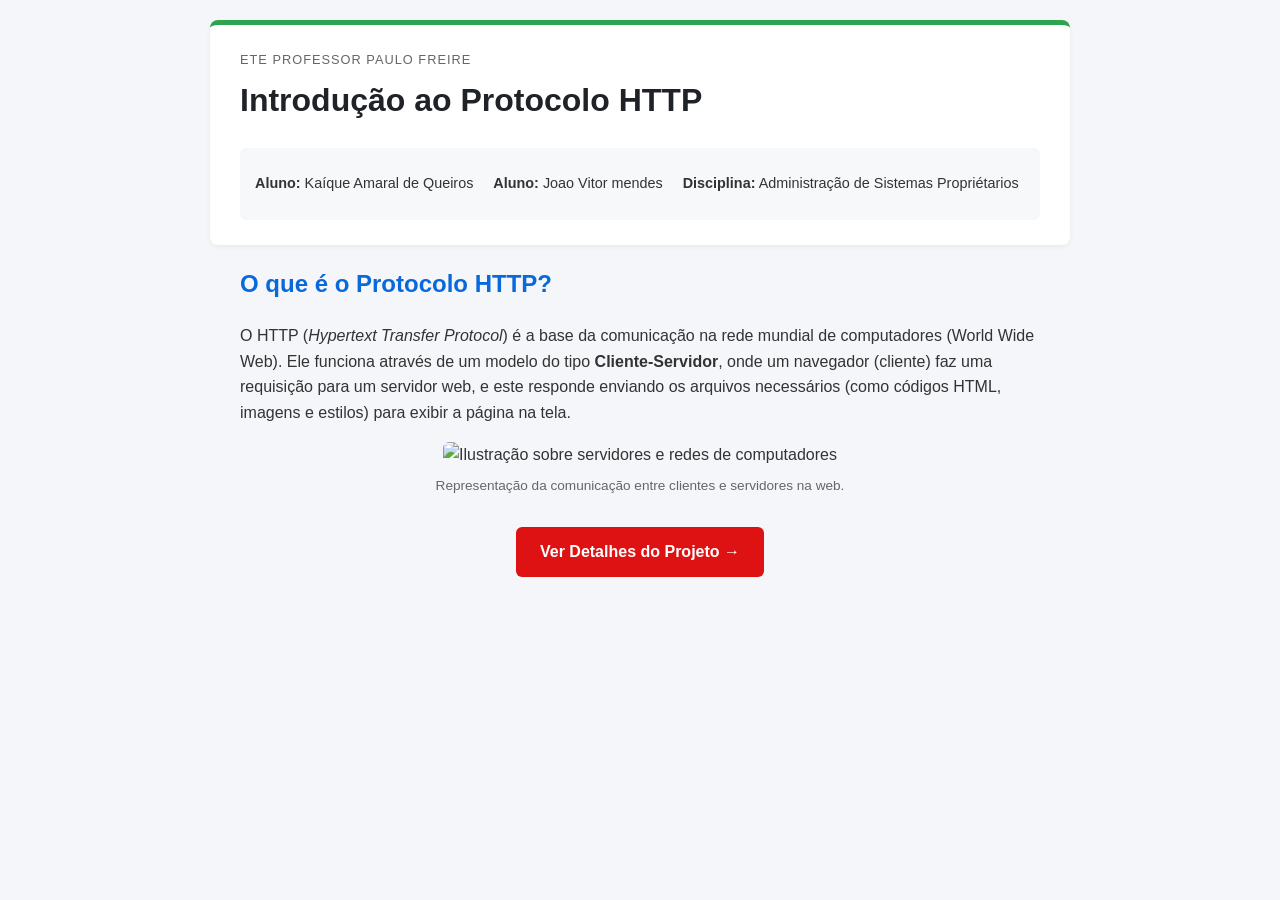
==== index.html @ 752e4ad0 "Página Principal" ====
<!DOCTYPE html>
<html lang="pt-BR">
<head>
    <meta charset="UTF-8">
    <meta name="viewport" content="width=device-width, initial-scale=1.0">
    <title>Administração de Sistemas HTTP</title>
    <link rel="stylesheet" href="style.css">
</head>
<body>

    <header>
        <p class="instituicao">ETE Professor Paulo Freire</p>
        
        <h1>Introdução ao Protocolo HTTP</h1>
        
        <div class="meta-info">
            <p><strong>Aluno:</strong> Kaíque Amaral de Queiros</p>
            <p><strong>Aluno:</strong> Joao Vitor mendes</p>
            <p><strong>Disciplina:</strong> Administração de Sistemas Propriétarios</p>
        </div>
    </header>

    <main>
        <section class="conteudo">
            <h2>O que é o Protocolo HTTP?</h2>
            
            <p>
                O HTTP (<em>Hypertext Transfer Protocol</em>) é a base da comunicação na rede mundial de computadores (World Wide Web). 
                Ele funciona através de um modelo do tipo <strong>Cliente-Servidor</strong>, onde um navegador (cliente) faz uma requisição para um servidor web, 
                e este responde enviando os arquivos necessários (como códigos HTML, imagens e estilos) para exibir a página na tela.
            </p>

            <div class="imagem-container">
                <img src="https://www.treinaweb.com.br/blog/http-2-o-que-voce-deve-saber" alt="Ilustração sobre servidores e redes de computadores">
                <legend>Representação da comunicação entre clientes e servidores na web.</legend>
            </div>
        </section>

        <nav class="navegacao">
            <a href="sobre.html" class="botao">Ver Detalhes do Projeto &rarr;</a>
        </nav>
    </main>

</body>
</html>
---- style.css ----
/* Estilos Gerais */
body {
    font-family: 'Segoe UI', Tahoma, Geneva, Verdana, sans-serif;
    line-height: 1.6;
    background-color: #f4f6f9;
    color: #333;
    margin: 0;
    padding: 20px;
}

header, main {
    max-width: 800px;
    margin: 0 auto 20px auto;
}

header {
    background: #ffffff;
    padding: 25px 30px;
    border-radius: 8px;
    border-top: 5px solid #2da44e;
    box-shadow: 0 2px 5px rgba(0,0,0,0.05);
}

.instituicao {
    text-transform: uppercase;
    font-size: 0.8rem;
    letter-spacing: 1px;
    color: #666;
    margin: 0 0 5px 0;
}

h1 {
    margin-top: 0;
    color: #1f2328;
}

.meta-info {
    display: flex;
    gap: 20px;
    background-color: #f6f8fa;
    padding: 10px 15px;
    border-radius: 6px;
    font-size: 0.9rem;
}

/* Cards de Conteúdo */
.card {
    background: #ffffff;
    padding: 25px 30px;
    border-radius: 8px;
    margin-bottom: 20px;
    box-shadow: 0 2px 5px rgba(0,0,0,0.05);
}

.card.destaque {
    border-left: 4px solid #2da44e;
}

h2 {
    color: #0969da;
    margin-top: 0;
}

/* Imagem */
.imagem-container {
    text-align: center;
}

.imagem-container img {
    max-width: 100%;
    height: auto;
    border-radius: 6px;
}

legend {
    font-size: 0.85rem;
    color: #666;
    margin-top: 8px;
}

/* Tabela de Códigos HTTP */
.tabela-status {
    width: 100%;
    border-collapse: collapse;
    margin-top: 15px;
}

.tabela-status th, .tabela-status td {
    border: 1px solid #d0d7de;
    padding: 10px 12px;
    text-align: left;
}

.tabela-status th {
    background-color: #f6f8fa;
}

/* Destaque para URL */
.url-destaque {
    background-color: #f6f8fa;
    padding: 10px;
    border-radius: 6px;
    font-family: monospace;
    color: #0969da;
    word-break: break-all;
}

/* Botões */
.navegacao {
    text-align: center;
    margin: 30px 0;
}

.botao {
    display: inline-block;
    background-color: #de1212;
    color: white;
    padding: 12px 24px;
    text-decoration: none;
    border-radius: 6px;
    font-weight: bold;
    transition: background-color 0.2s;
}

.botao:hover {
    background-color:#de1212
}
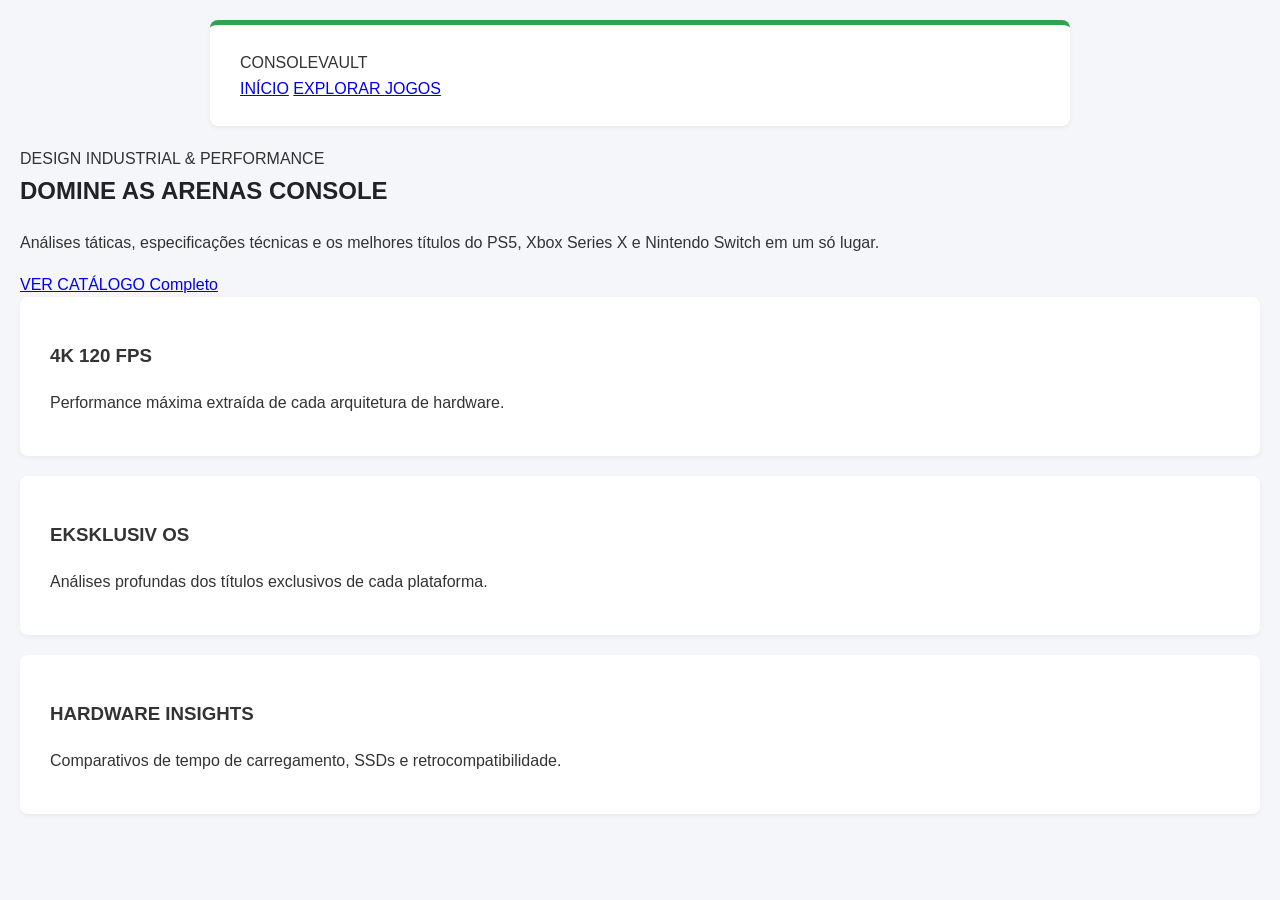
==== commit 903a76ce: "Página principal" ====
--- a/index.html
+++ b/index.html
@@ -3,43 +3,50 @@
 <head>
     <meta charset="UTF-8">
     <meta name="viewport" content="width=device-width, initial-scale=1.0">
-    <title>Administração de Sistemas HTTP</title>
+    <title>Console Vault | Next-Gen Gaming</title>
     <link rel="stylesheet" href="style.css">
+    <link rel="preconnect" href="https://fonts.googleapis.com">
+    <link rel="preconnect" href="https://fonts.gstatic.com" crossorigin>
+    <link href="https://fonts.googleapis.com/css2?family=Orbitron:wght@600;900&family=Rajdhani:wght@500;700&display=swap" rel="stylesheet">
 </head>
 <body>
 
-    <header>
-        <p class="instituicao">ETE Professor Paulo Freire</p>
-        
-        <h1>Introdução ao Protocolo HTTP</h1>
-        
-        <div class="meta-info">
-            <p><strong>Aluno:</strong> Kaíque Amaral de Queiros</p>
-            <p><strong>Aluno:</strong> Joao Vitor mendes</p>
-            <p><strong>Disciplina:</strong> Administração de Sistemas Propriétarios</p>
-        </div>
+    <!-- Header / Navbar estilo ASUS TUF -->
+    <header class="navbar">
+        <div class="logo">CONSOLE<span>VAULT</span></div>
+        <nav>
+            <a href="index.html" class="active">INÍCIO</a>
+            <a href="catalogo.html" class="btn-redirect">EXPLORAR JOGOS</a>
+        </nav>
     </header>
 
-    <main>
-        <section class="conteudo">
-            <h2>O que é o Protocolo HTTP?</h2>
-            
-            <p>
-                O HTTP (<em>Hypertext Transfer Protocol</em>) é a base da comunicação na rede mundial de computadores (World Wide Web). 
-                Ele funciona através de um modelo do tipo <strong>Cliente-Servidor</strong>, onde um navegador (cliente) faz uma requisição para um servidor web, 
-                e este responde enviando os arquivos necessários (como códigos HTML, imagens e estilos) para exibir a página na tela.
-            </p>
+    <!-- Hero Section -->
+    <section class="hero">
+        <div class="hero-content">
+            <span class="badge">DESIGN INDUSTRIAL & PERFORMANCE</span>
+            <h1>DOMINE AS ARENAS CONSOLE</h1>
+            <p>Análises táticas, especificações técnicas e os melhores títulos do PS5, Xbox Series X e Nintendo Switch em um só lugar.</p>
+            <div class="hero-actions">
+                <a href="catalogo.html" class="btn-primary">VER CATÁLOGO Completo</a>
+            </div>
+        </div>
+    </section>
 
-            <div class="imagem-container">
-                <img src="https://www.treinaweb.com.br/blog/http-2-o-que-voce-deve-saber" alt="Ilustração sobre servidores e redes de computadores">
-                <legend>Representação da comunicação entre clientes e servidores na web.</legend>
-            </div>
-        </section>
-
-        <nav class="navegacao">
-            <a href="sobre.html" class="botao">Ver Detalhes do Projeto &rarr;</a>
-        </nav>
-    </main>
+    <!-- Specs Grid estilo TUF -->
+    <section class="features">
+        <div class="card">
+            <h3>4K 120 FPS</h3>
+            <p>Performance máxima extraída de cada arquitetura de hardware.</p>
+        </div>
+        <div class="card">
+            <h3>EKSKLUSIV OS</h3>
+            <p>Análises profundas dos títulos exclusivos de cada plataforma.</p>
+        </div>
+        <div class="card">
+            <h3>HARDWARE INSIGHTS</h3>
+            <p>Comparativos de tempo de carregamento, SSDs e retrocompatibilidade.</p>
+        </div>
+    </section>
 
 </body>
 </html>
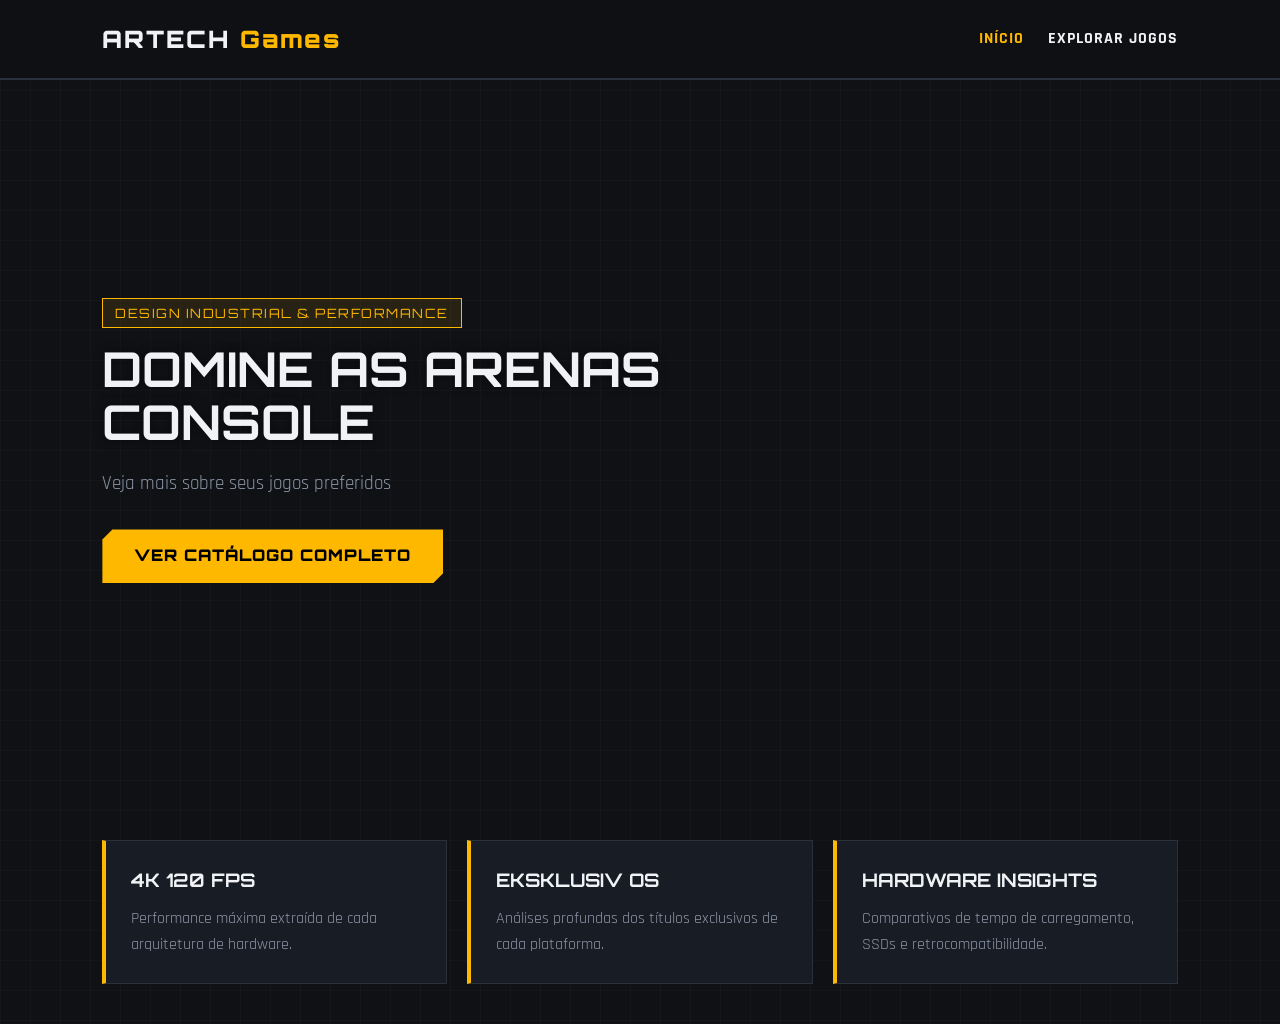
==== commit ee2ac971: "Página principal Updated logo and hero section text in index.html." ====
--- a/index.html
+++ b/index.html
@@ -13,7 +13,7 @@
 
     <!-- Header / Navbar estilo ASUS TUF -->
     <header class="navbar">
-        <div class="logo">CONSOLE<span>VAULT</span></div>
+        <div class="logo">ARTECH<span> Games</span></div>
         <nav>
             <a href="index.html" class="active">INÍCIO</a>
             <a href="catalogo.html" class="btn-redirect">EXPLORAR JOGOS</a>
@@ -25,7 +25,7 @@
         <div class="hero-content">
             <span class="badge">DESIGN INDUSTRIAL & PERFORMANCE</span>
             <h1>DOMINE AS ARENAS CONSOLE</h1>
-            <p>Análises táticas, especificações técnicas e os melhores títulos do PS5, Xbox Series X e Nintendo Switch em um só lugar.</p>
+            <p> Veja mais sobre seus jogos preferidos</p>
             <div class="hero-actions">
                 <a href="catalogo.html" class="btn-primary">VER CATÁLOGO Completo</a>
             </div>
--- a/style.css
+++ b/style.css
@@ -1,127 +1,164 @@
-/* Estilos Gerais */
-body {
-    font-family: 'Segoe UI', Tahoma, Geneva, Verdana, sans-serif;
-    line-height: 1.6;
-    background-color: #f4f6f9;
-    color: #333;
-    margin: 0;
-    padding: 20px;
+/* RESET E VARIÁVEIS DE CORES TUF GAMING */
+:root {
+    --bg-dark: #0f1115;
+    --bg-card: #181c24;
+    --tuf-yellow: #ffb800;
+    --tuf-orange: #ff5500;
+    --text-main: #f0f2f5;
+    --text-muted: #8c96a6;
+    --border-color: #2a313d;
+    --font-heading: 'Orbitron', sans-serif;
+    --font-body: 'Rajdhani', sans-serif;
 }
 
-header, main {
-    max-width: 800px;
-    margin: 0 auto 20px auto;
+* {
+    margin: 0;
+    padding: 0;
+    box-sizing: border-box;
 }
 
-header {
-    background: #ffffff;
-    padding: 25px 30px;
-    border-radius: 8px;
-    border-top: 5px solid #2da44e;
-    box-shadow: 0 2px 5px rgba(0,0,0,0.05);
+body {
+    background-color: var(--bg-dark);
+    color: var(--text-main);
+    font-family: var(--font-body);
+    line-height: 1.6;
+    overflow-x: hidden;
+    /* Padrão de fundo em grade/cyberpunk */
+    background-image: linear-gradient(rgba(255, 255, 255, 0.02) 1px, transparent 1px),
+                      linear-gradient(90deg, rgba(255, 255, 255, 0.02) 1px, transparent 1px);
+    background-size: 30px 30px;
 }
 
-.instituicao {
-    text-transform: uppercase;
-    font-size: 0.8rem;
-    letter-spacing: 1px;
-    color: #666;
-    margin: 0 0 5px 0;
+/* NAVBAR */
+.navbar {
+    display: flex;
+    justify-content: space-between;
+    align-items: center;
+    padding: 20px 8%;
+    background-color: rgba(15, 17, 21, 0.9);
+    border-bottom: 2px solid var(--border-color);
+    position: sticky;
+    top: 0;
+    z-index: 100;
+    backdrop-filter: blur(10px);
 }
 
-h1 {
-    margin-top: 0;
-    color: #1f2328;
+.logo {
+    font-family: var(--font-heading);
+    font-size: 1.5rem;
+    font-weight: 900;
+    letter-spacing: 2px;
 }
 
-.meta-info {
-    display: flex;
-    gap: 20px;
-    background-color: #f6f8fa;
-    padding: 10px 15px;
-    border-radius: 6px;
-    font-size: 0.9rem;
+.logo span {
+    color: var(--tuf-yellow);
 }
 
-/* Cards de Conteúdo */
-.card {
-    background: #ffffff;
-    padding: 25px 30px;
-    border-radius: 8px;
-    margin-bottom: 20px;
-    box-shadow: 0 2px 5px rgba(0,0,0,0.05);
+.navbar nav a {
+    color: var(--text-main);
+    text-decoration: none;
+    font-weight: 700;
+    margin-left: 20px;
+    letter-spacing: 1px;
+    transition: color 0.3s;
 }
 
-.card.destaque {
-    border-left: 4px solid #2da44e;
+.navbar nav a:hover, .navbar nav a.active {
+    color: var(--tuf-yellow);
 }
 
-h2 {
-    color: #0969da;
-    margin-top: 0;
+/* HERO SECTION */
+.hero {
+    min-height: 80vh;
+    display: flex;
+    align-items: center;
+    padding: 0 8%;
+    position: relative;
 }
 
-/* Imagem */
-.imagem-container {
-    text-align: center;
+.hero-content {
+    max-width: 650px;
 }
 
-.imagem-container img {
-    max-width: 100%;
-    height: auto;
-    border-radius: 6px;
+.badge {
+    background-color: rgba(255, 184, 0, 0.1);
+    color: var(--tuf-yellow);
+    border: 1px solid var(--tuf-yellow);
+    padding: 4px 12px;
+    font-family: var(--font-heading);
+    font-size: 0.8rem;
+    letter-spacing: 1.5px;
+    display: inline-block;
+    margin-bottom: 15px;
 }
 
-legend {
-    font-size: 0.85rem;
-    color: #666;
-    margin-top: 8px;
+.hero h1 {
+    font-family: var(--font-heading);
+    font-size: 3rem;
+    line-height: 1.1;
+    margin-bottom: 20px;
+    text-transform: uppercase;
+    text-shadow: 0 0 10px rgba(0, 0, 0, 0.5);
 }
 
-/* Tabela de Códigos HTTP */
-.tabela-status {
-    width: 100%;
-    border-collapse: collapse;
-    margin-top: 15px;
+.hero p {
+    font-size: 1.2rem;
+    color: var(--text-muted);
+    margin-bottom: 30px;
 }
 
-.tabela-status th, .tabela-status td {
-    border: 1px solid #d0d7de;
-    padding: 10px 12px;
-    text-align: left;
+/* BOTAO ESTILO CHANFRADO INDUSTRIAL */
+.btn-primary {
+    display: inline-block;
+    padding: 14px 32px;
+    background: var(--tuf-yellow);
+    color: #000;
+    font-family: var(--font-heading);
+    font-weight: 900;
+    text-transform: uppercase;
+    text-decoration: none;
+    letter-spacing: 1px;
+    /* Cantos cortados no estilo TUF */
+    clip-path: polygon(10px 0, 100% 0, 100% calc(100% - 10px), calc(100% - 10px) 100%, 0 100%, 0 10px);
+    transition: all 0.2s ease-in-out;
 }
 
-.tabela-status th {
-    background-color: #f6f8fa;
+.btn-primary:hover {
+    background: var(--tuf-orange);
+    color: #fff;
+    transform: translateY(-2px);
 }
 
-/* Destaque para URL */
-.url-destaque {
-    background-color: #f6f8fa;
-    padding: 10px;
-    border-radius: 6px;
-    font-family: monospace;
-    color: #0969da;
-    word-break: break-all;
+/* FEATURES GRID */
+.features {
+    display: grid;
+    grid-template-columns: repeat(auto-fit, minmax(280px, 1fr));
+    gap: 20px;
+    padding: 40px 8%;
 }
 
-/* Botões */
-.navegacao {
-    text-align: center;
-    margin: 30px 0;
+.card {
+    background-color: var(--bg-card);
+    border: 1px solid var(--border-color);
+    padding: 25px;
+    position: relative;
+    /* Detalhe de linha amarela na lateral do card */
+    border-left: 4px solid var(--tuf-yellow);
+    transition: transform 0.3s;
 }
 
-.botao {
-    display: inline-block;
-    background-color: #de1212;
-    color: white;
-    padding: 12px 24px;
-    text-decoration: none;
-    border-radius: 6px;
-    font-weight: bold;
-    transition: background-color 0.2s;
+.card:hover {
+    transform: translateY(-5px);
+    border-color: var(--tuf-yellow);
 }
 
-.botao:hover {
-    background-color:#de1212
+.card h3 {
+    font-family: var(--font-heading);
+    color: var(--text-main);
+    margin-bottom: 10px;
 }
+
+.card p {
+    color: var(--text-muted);
+    font-size: 1rem;
+}
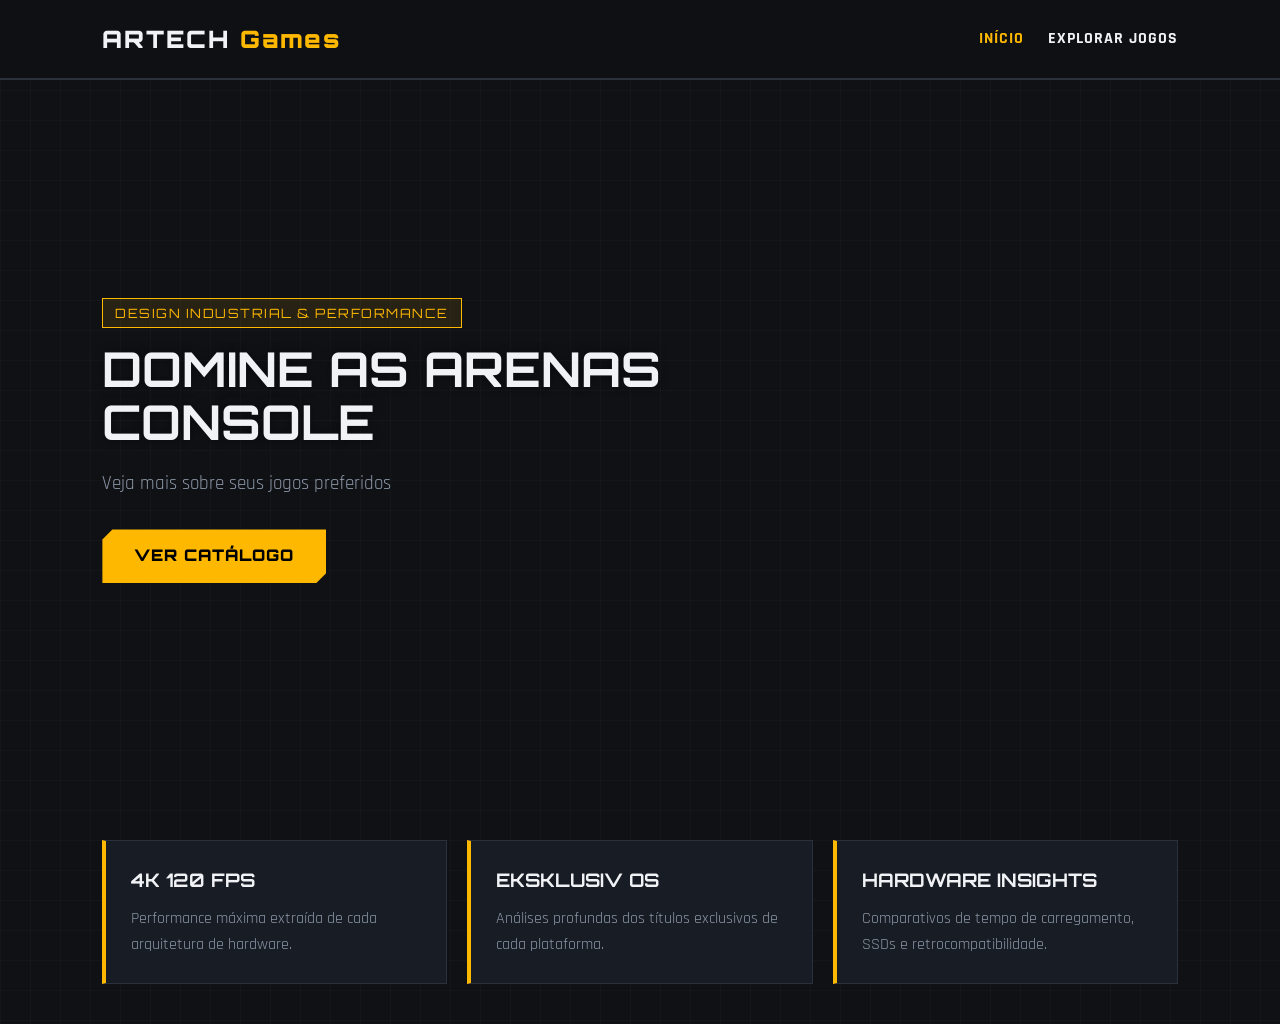
==== commit eaf42145: "Página principal" ====
--- a/index.html
+++ b/index.html
@@ -27,7 +27,7 @@
             <h1>DOMINE AS ARENAS CONSOLE</h1>
             <p> Veja mais sobre seus jogos preferidos</p>
             <div class="hero-actions">
-                <a href="catalogo.html" class="btn-primary">VER CATÁLOGO Completo</a>
+                <a href="sobre.html" class="btn-primary" target="_blank" rel="noopener noreferrer">VER CATÁLOGO</a>
             </div>
         </div>
     </section>
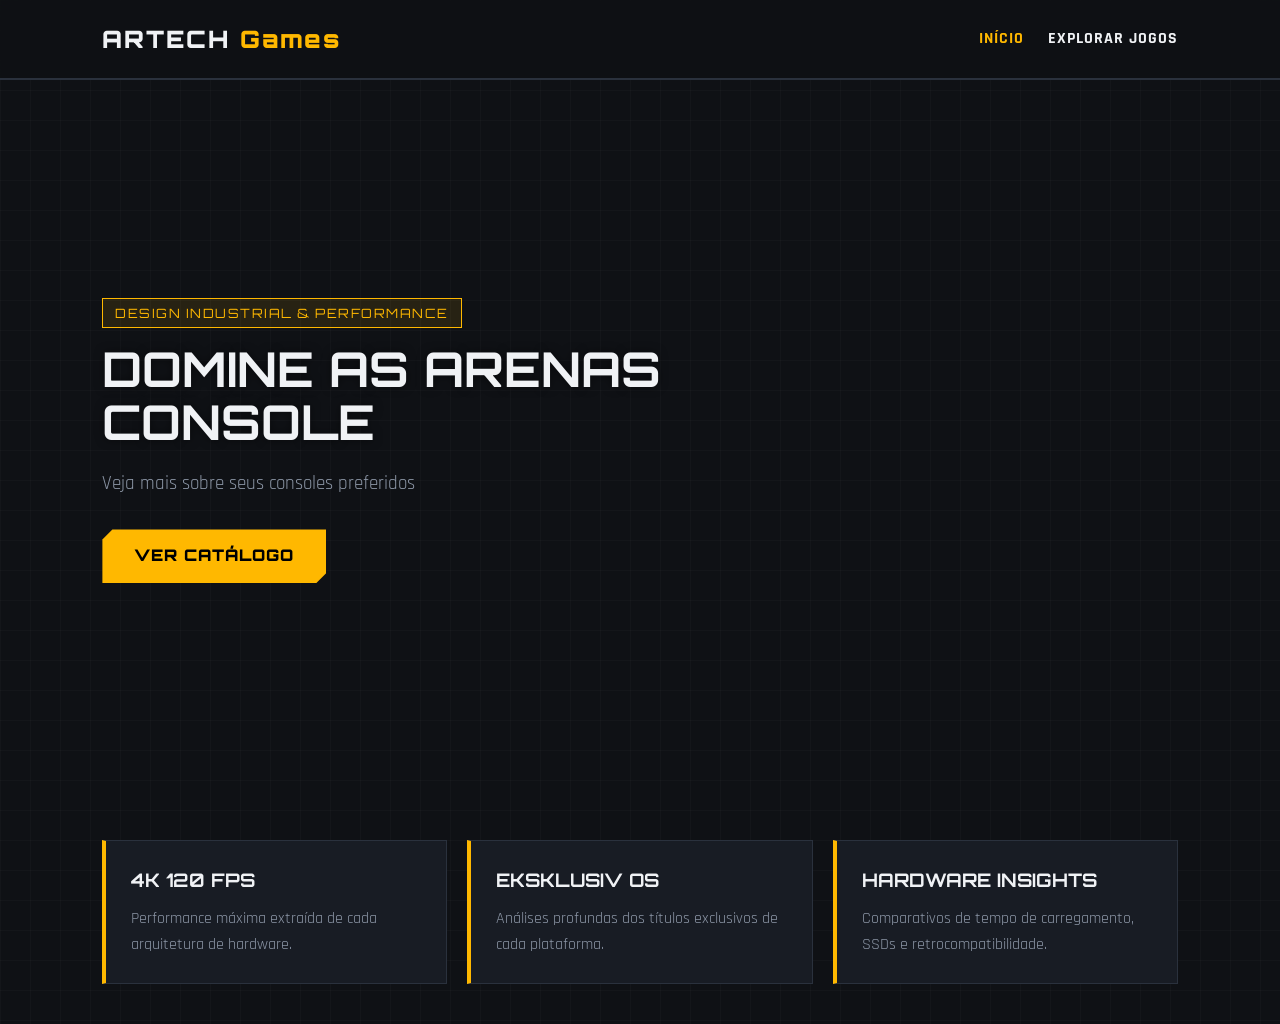
==== commit e003d3ec: "Página principal" ====
--- a/index.html
+++ b/index.html
@@ -25,7 +25,7 @@
         <div class="hero-content">
             <span class="badge">DESIGN INDUSTRIAL & PERFORMANCE</span>
             <h1>DOMINE AS ARENAS CONSOLE</h1>
-            <p> Veja mais sobre seus jogos preferidos</p>
+            <p> Veja mais sobre seus consoles preferidos</p>
             <div class="hero-actions">
                 <a href="sobre.html" class="btn-primary" target="_blank" rel="noopener noreferrer">VER CATÁLOGO</a>
             </div>
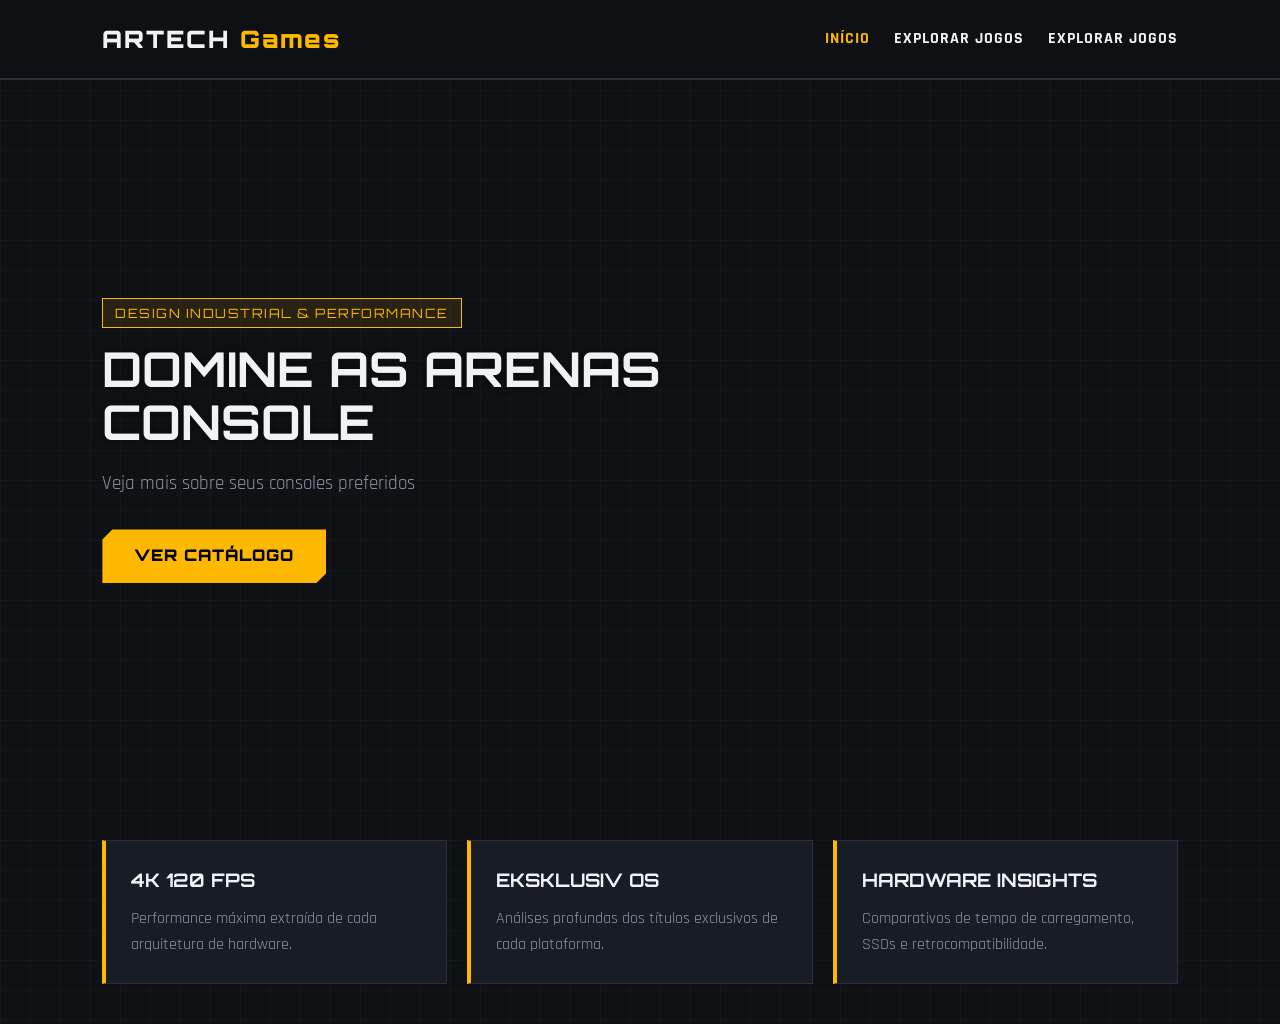
==== commit b6ff0841: "Página principal" ====
--- a/index.html
+++ b/index.html
@@ -17,6 +17,7 @@
         <nav>
             <a href="index.html" class="active">INÍCIO</a>
             <a href="catalogo.html" class="btn-redirect">EXPLORAR JOGOS</a>
+            <a href="jogos.html">EXPLORAR JOGOS</a>
         </nav>
     </header>
 
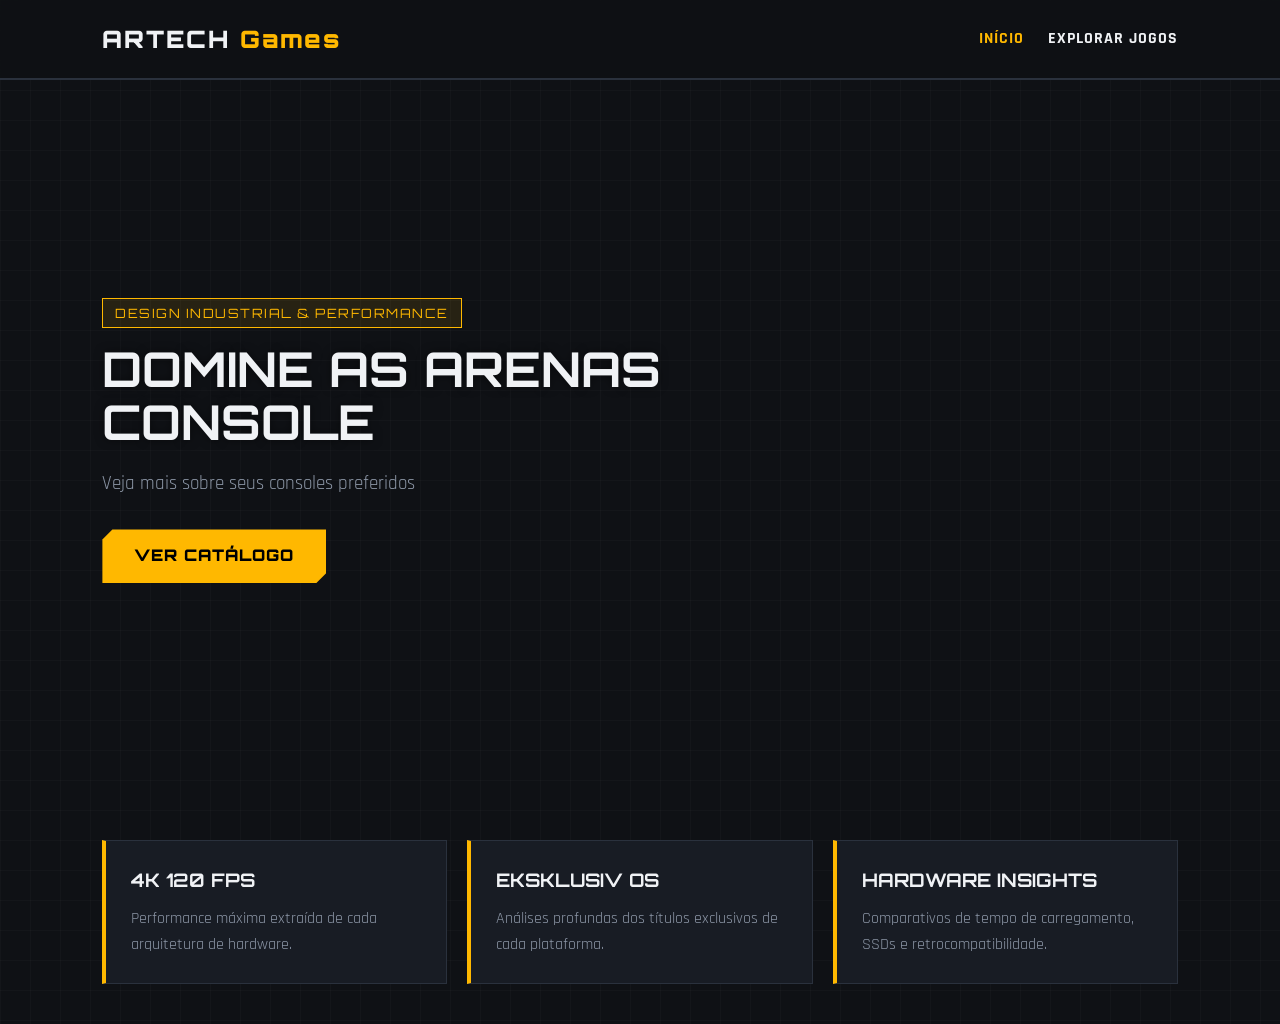
==== commit 9ac7ba5c: "Página principal (exclui o botao de explorar jogos que está duplicado)" ====
--- a/index.html
+++ b/index.html
@@ -16,7 +16,6 @@
         <div class="logo">ARTECH<span> Games</span></div>
         <nav>
             <a href="index.html" class="active">INÍCIO</a>
-            <a href="catalogo.html" class="btn-redirect">EXPLORAR JOGOS</a>
             <a href="jogos.html">EXPLORAR JOGOS</a>
         </nav>
     </header>
